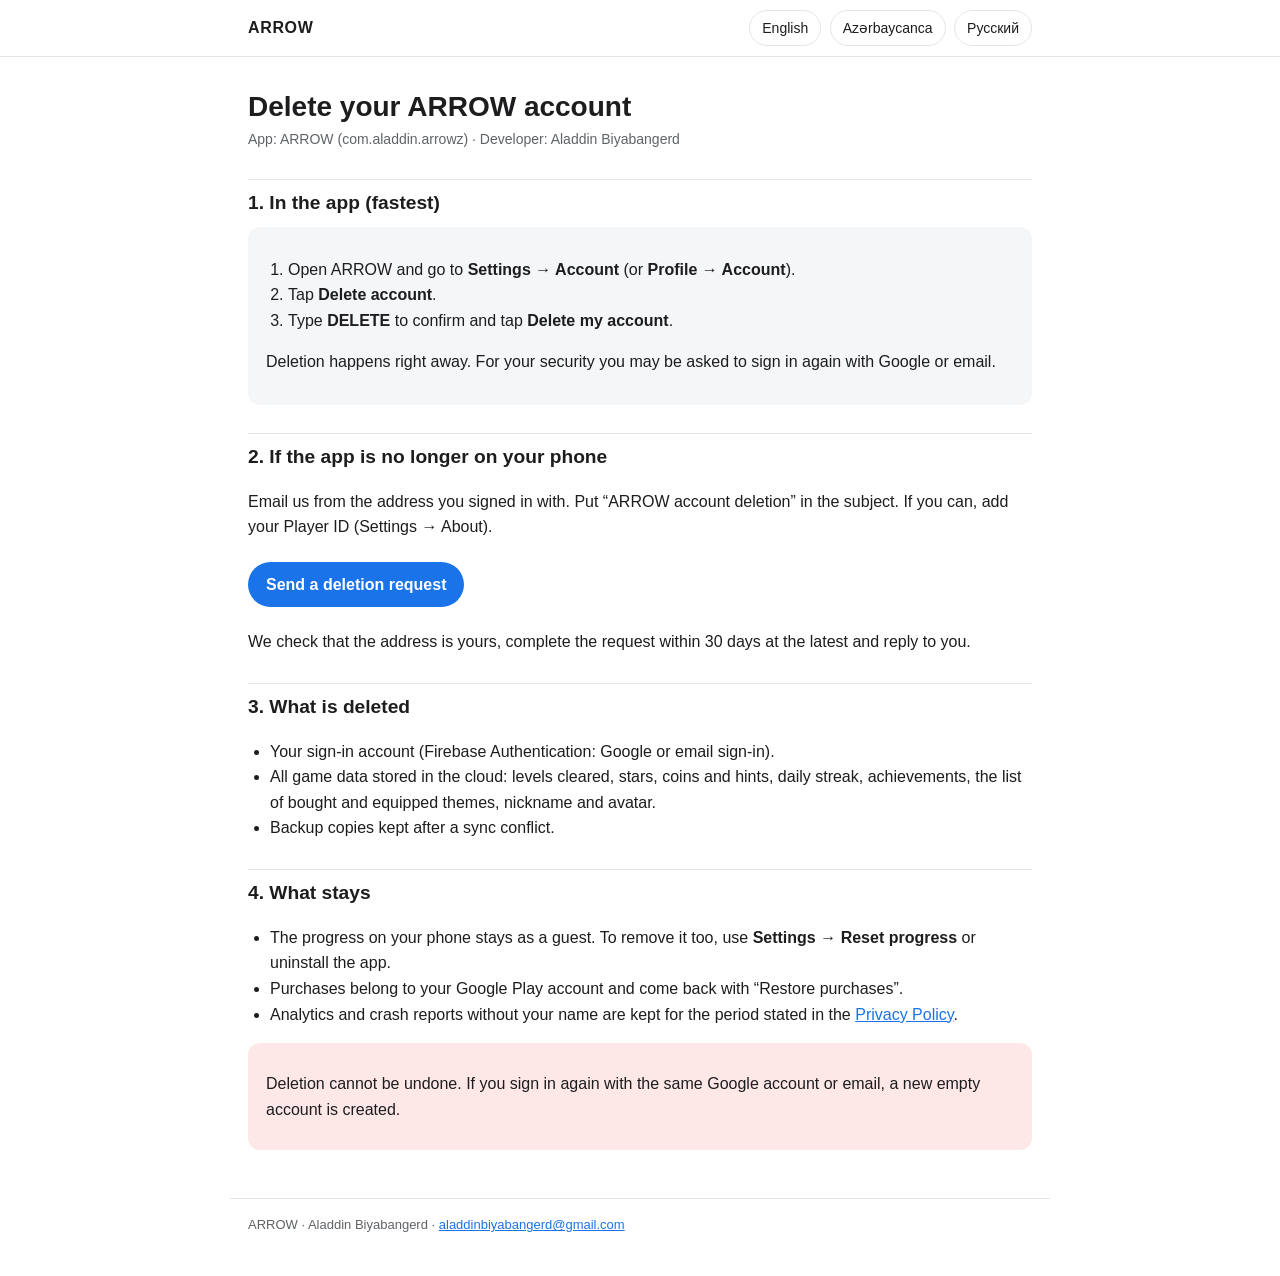
==== arrow-delete-account/index.html @ b9e1d2e1 "Publish ARROW privacy, account deletion and app-ads pages" ====
<!DOCTYPE html>
<html lang="en">
<head>
<meta charset="utf-8">
<meta name="viewport" content="width=device-width, initial-scale=1">
<title>ARROW – Delete your account / Hesabı sil / Удалить аккаунт</title>
<meta name="description" content="How to delete your ARROW (com.aladdin.arrowz) account and the data stored with it.">
<meta name="robots" content="index, follow">
<link rel="stylesheet" href="/styles.css">
</head>
<body>
<header>
  <div class="bar">
    <span class="brand">ARROW</span>
    <nav aria-label="Language">
      <a href="#en" hreflang="en" lang="en">English</a>
      <a href="#az" hreflang="az" lang="az">Azərbaycanca</a>
      <a href="#ru" hreflang="ru" lang="ru">Русский</a>
    </nav>
  </div>
</header>
<main>

<section id="az" class="lang" lang="az">
  <h1>ARROW hesabını sil</h1>
  <p class="meta">Tətbiq: ARROW (com.aladdin.arrowz) · Tərtibatçı: Aladdin Biyabangerd</p>

  <h2>1. Tətbiqin içində (ən sürətli yol)</h2>
  <div class="card">
    <ol>
      <li>ARROW-u aç və <b>Ayarlar → Hesab</b> bölməsinə keç (və ya <b>Profil → Hesab</b>).</li>
      <li><b>Hesabı sil</b> düyməsinə bas.</li>
      <li>Təsdiq üçün <b>SİL</b> yaz və <b>Hesabımı sil</b> düyməsinə bas.</li>
    </ol>
    <p>Silmə dərhal baş verir. Google və ya email ilə yenidən daxil olmağın istənə bilər, bu təhlükəsizlik üçündür.</p>
  </div>

  <h2>2. Tətbiq artıq telefonunda yoxdursa</h2>
  <p>Daxil olduğun email ünvanından bizə yaz. Mövzuya “ARROW hesab silmə” qeyd et. Mümkündürsə, Oyunçu ID-ni də əlavə et (Ayarlar → Haqqında).</p>
  <p><a class="button" href="mailto:aladdinbiyabangerd@gmail.com?subject=ARROW%20hesab%20silm%C9%99">Silmə sorğusu göndər</a></p>
  <p>Sorğunu ünvanın sənə məxsus olduğunu yoxladıqdan sonra ən gec 30 gün ərzində icra edirik və cavab yazırıq.</p>

  <h2>3. Nə silinir</h2>
  <ul>
    <li>Giriş hesabın (Firebase Authentication: Google və ya email ilə giriş).</li>
    <li>Buludda saxlanan bütün oyun məlumatların: keçilən levellər, ulduzlar, coin və ipucular, gündəlik seriya, nailiyyətlər, alınmış və geyinilmiş temaların siyahısı, nickname və avatar.</li>
    <li>Sinxronizasiya konfliktindən sonra saxlanan ehtiyat nüsxələr.</li>
  </ul>

  <h2>4. Nə qalır</h2>
  <ul>
    <li>Telefondakı oyun progresi qonaq kimi qalır. Onu da silmək istəsən, <b>Ayarlar → Progresi sıfırla</b> düyməsindən istifadə et və ya tətbiqi sil.</li>
    <li>Alışlar Google Play hesabına bağlıdır. “Alışları bərpa et” ilə yenidən qaytarıla bilər.</li>
    <li>Ad şəxsi məlumat olmadan toplanan analitika və crash məlumatları <a href="https://aladdinbiyabangerd.github.io/arrow-privacy/#az">Məxfilik siyasətində</a> göstərilən müddət ərzində saxlanılır.</li>
  </ul>
  <div class="warn"><p>Silmə geri qaytarıla bilməz. Eyni Google və ya email ilə yenidən daxil olsan, sıfırdan yeni hesab açılır.</p></div>
</section>

<section id="ru" class="lang" lang="ru">
  <h1>Удалить аккаунт ARROW</h1>
  <p class="meta">Приложение: ARROW (com.aladdin.arrowz) · Разработчик: Aladdin Biyabangerd</p>

  <h2>1. В приложении (быстрее всего)</h2>
  <div class="card">
    <ol>
      <li>Откройте ARROW и перейдите в <b>Настройки → Аккаунт</b> (или <b>Профиль → Аккаунт</b>).</li>
      <li>Нажмите <b>Удалить аккаунт</b>.</li>
      <li>Для подтверждения введите <b>УДАЛИТЬ</b> и нажмите <b>Удалить мой аккаунт</b>.</li>
    </ol>
    <p>Удаление происходит сразу. Ради безопасности может понадобиться снова войти через Google или email.</p>
  </div>

  <h2>2. Если приложения на телефоне уже нет</h2>
  <p>Напишите нам с адреса, с которым вы входили. В теме укажите «Удаление аккаунта ARROW». Если можете, добавьте ID игрока (Настройки → О приложении).</p>
  <p><a class="button" href="mailto:aladdinbiyabangerd@gmail.com?subject=ARROW%20account%20deletion">Отправить запрос на удаление</a></p>
  <p>Мы проверим, что адрес принадлежит вам, выполним запрос не позднее чем через 30 дней и ответим вам.</p>

  <h2>3. Что удаляется</h2>
  <ul>
    <li>Ваш аккаунт для входа (Firebase Authentication: вход через Google или email).</li>
    <li>Все игровые данные в облаке: пройденные уровни, звёзды, монеты и подсказки, серия ежедневных наград, достижения, список купленных и выбранных тем, никнейм и аватар.</li>
    <li>Резервные копии, сохранённые после конфликта синхронизации.</li>
  </ul>

  <h2>4. Что остаётся</h2>
  <ul>
    <li>Прогресс на телефоне остаётся как гостевой. Чтобы удалить и его, используйте <b>Настройки → Сбросить прогресс</b> или удалите приложение.</li>
    <li>Покупки привязаны к аккаунту Google Play и восстанавливаются кнопкой «Восстановить покупки».</li>
    <li>Аналитика и отчёты о сбоях без имени хранятся в течение срока, указанного в <a href="https://aladdinbiyabangerd.github.io/arrow-privacy/#ru">Политике конфиденциальности</a>.</li>
  </ul>
  <div class="warn"><p>Удаление необратимо. Если снова войти с тем же Google или email, будет создан новый пустой аккаунт.</p></div>
</section>

<section id="en" class="lang" lang="en">
  <h1>Delete your ARROW account</h1>
  <p class="meta">App: ARROW (com.aladdin.arrowz) · Developer: Aladdin Biyabangerd</p>

  <h2>1. In the app (fastest)</h2>
  <div class="card">
    <ol>
      <li>Open ARROW and go to <b>Settings → Account</b> (or <b>Profile → Account</b>).</li>
      <li>Tap <b>Delete account</b>.</li>
      <li>Type <b>DELETE</b> to confirm and tap <b>Delete my account</b>.</li>
    </ol>
    <p>Deletion happens right away. For your security you may be asked to sign in again with Google or email.</p>
  </div>

  <h2>2. If the app is no longer on your phone</h2>
  <p>Email us from the address you signed in with. Put “ARROW account deletion” in the subject. If you can, add your Player ID (Settings → About).</p>
  <p><a class="button" href="mailto:aladdinbiyabangerd@gmail.com?subject=ARROW%20account%20deletion">Send a deletion request</a></p>
  <p>We check that the address is yours, complete the request within 30 days at the latest and reply to you.</p>

  <h2>3. What is deleted</h2>
  <ul>
    <li>Your sign-in account (Firebase Authentication: Google or email sign-in).</li>
    <li>All game data stored in the cloud: levels cleared, stars, coins and hints, daily streak, achievements, the list of bought and equipped themes, nickname and avatar.</li>
    <li>Backup copies kept after a sync conflict.</li>
  </ul>

  <h2>4. What stays</h2>
  <ul>
    <li>The progress on your phone stays as a guest. To remove it too, use <b>Settings → Reset progress</b> or uninstall the app.</li>
    <li>Purchases belong to your Google Play account and come back with “Restore purchases”.</li>
    <li>Analytics and crash reports without your name are kept for the period stated in the <a href="https://aladdinbiyabangerd.github.io/arrow-privacy/">Privacy Policy</a>.</li>
  </ul>
  <div class="warn"><p>Deletion cannot be undone. If you sign in again with the same Google account or email, a new empty account is created.</p></div>
</section>

</main>
<footer>
  ARROW · Aladdin Biyabangerd · <a href="mailto:aladdinbiyabangerd@gmail.com">aladdinbiyabangerd@gmail.com</a>
</footer>
</body>
</html>
---- styles.css ----
:root { --fg:#1d1d1f; --muted:#5f6368; --bg:#ffffff; --card:#f5f6f8; --accent:#1a73e8; --line:#e3e5e8; --warn:#fde8e7; }
  @media (prefers-color-scheme: dark) {
    :root { --fg:#e8eaed; --muted:#a8adb3; --bg:#121316; --card:#1d1f23; --accent:#8ab4f8; --line:#2e3136; --warn:#3b1d1c; }
  }
  * { box-sizing:border-box; }
  html { -webkit-text-size-adjust:100%; }
  body { margin:0; font:16px/1.6 -apple-system, BlinkMacSystemFont, "Segoe UI", Roboto, Arial, sans-serif; color:var(--fg); background:var(--bg); }
  header { position:sticky; top:0; z-index:2; background:var(--bg); border-bottom:1px solid var(--line); }
  .bar { max-width:820px; margin:0 auto; padding:10px 18px; display:flex; align-items:center; justify-content:space-between; gap:12px; flex-wrap:wrap; }
  .brand { font-weight:700; letter-spacing:.04em; }
  nav a { display:inline-block; padding:6px 12px; margin-left:4px; border:1px solid var(--line); border-radius:999px; color:var(--fg); text-decoration:none; font-size:14px; }
  nav a:hover { border-color:var(--accent); color:var(--accent); }
  main { max-width:820px; margin:0 auto; padding:8px 18px 48px; }
  h1 { font-size:1.75rem; line-height:1.25; margin:24px 0 4px; }
  h2 { font-size:1.2rem; margin:28px 0 8px; padding-top:8px; border-top:1px solid var(--line); }
  p, li { overflow-wrap:anywhere; }
  .meta { color:var(--muted); font-size:14px; margin:0 0 16px; }
  .card { background:var(--card); border-radius:12px; padding:14px 18px; }
  .warn { background:var(--warn); border-radius:12px; padding:12px 18px; }
  ol, ul { padding-left:22px; }
  .button { display:inline-block; margin:6px 0; padding:10px 18px; border-radius:999px; background:var(--accent); color:var(--bg); text-decoration:none; font-weight:600; }
  a { color:var(--accent); }
  footer { max-width:820px; margin:0 auto; padding:16px 18px 40px; color:var(--muted); font-size:13px; border-top:1px solid var(--line); }
  /* Language switch without JavaScript (same as the privacy policy page): English is the default section. */
  .lang { display:none; scroll-margin-top:72px; }
  .lang:target { display:block; }
  #en { display:block; }
  .lang:target ~ #en { display:none; }
  @media print { header { position:static; } .lang { display:block !important; } }
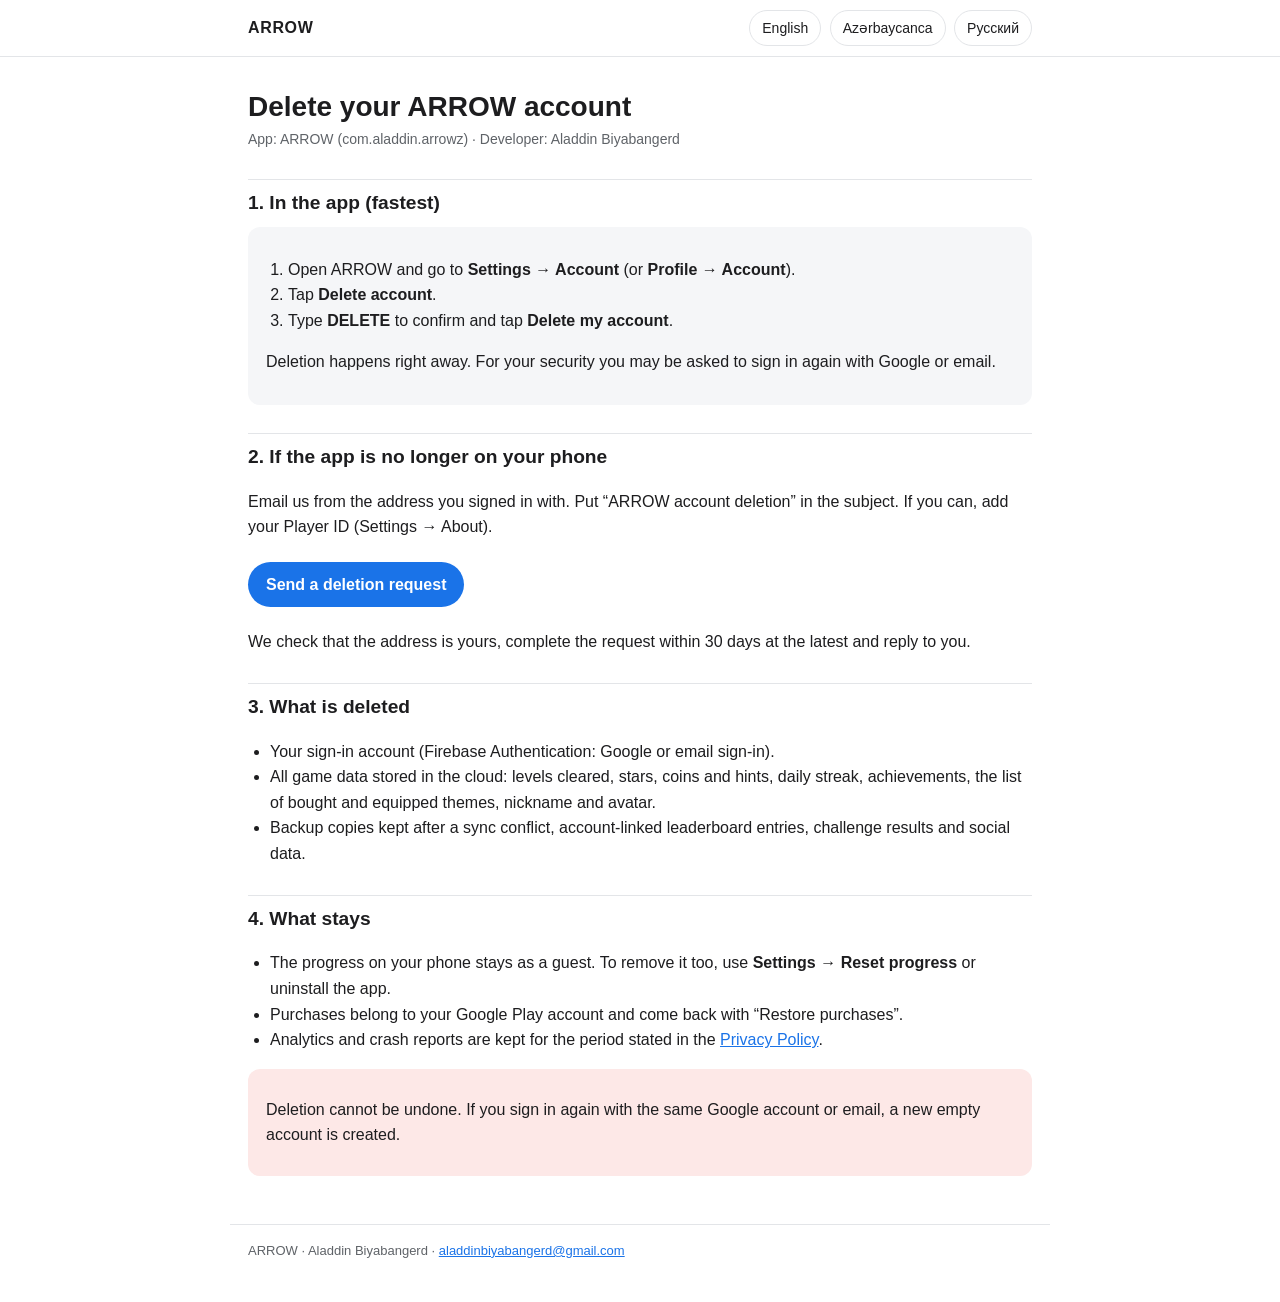
==== commit b6d4ecec: "Clarify account deletion scope and diagnostic retention" ====
--- a/arrow-delete-account/index.html
+++ b/arrow-delete-account/index.html
@@ -44,14 +44,14 @@
   <ul>
     <li>Giriş hesabın (Firebase Authentication: Google və ya email ilə giriş).</li>
     <li>Buludda saxlanan bütün oyun məlumatların: keçilən levellər, ulduzlar, coin və ipucular, gündəlik seriya, nailiyyətlər, alınmış və geyinilmiş temaların siyahısı, nickname və avatar.</li>
-    <li>Sinxronizasiya konfliktindən sonra saxlanan ehtiyat nüsxələr.</li>
+    <li>Sinxronizasiya konfliktindən sonra saxlanan ehtiyat nüsxələr, hesabla bağlı reytinq, çağırış nəticələri və sosial məlumatlar.</li>
   </ul>
 
   <h2>4. Nə qalır</h2>
   <ul>
     <li>Telefondakı oyun progresi qonaq kimi qalır. Onu da silmək istəsən, <b>Ayarlar → Progresi sıfırla</b> düyməsindən istifadə et və ya tətbiqi sil.</li>
     <li>Alışlar Google Play hesabına bağlıdır. “Alışları bərpa et” ilə yenidən qaytarıla bilər.</li>
-    <li>Ad şəxsi məlumat olmadan toplanan analitika və crash məlumatları <a href="https://aladdinbiyabangerd.github.io/arrow-privacy/#az">Məxfilik siyasətində</a> göstərilən müddət ərzində saxlanılır.</li>
+    <li>Analitika və çökmə məlumatları <a href="https://aladdinbiyabangerd.github.io/arrow-privacy/#az">Məxfilik siyasətində</a> göstərilən müddət ərzində saxlanılır.</li>
   </ul>
   <div class="warn"><p>Silmə geri qaytarıla bilməz. Eyni Google və ya email ilə yenidən daxil olsan, sıfırdan yeni hesab açılır.</p></div>
 </section>
@@ -86,7 +86,7 @@
   <ul>
     <li>Прогресс на телефоне остаётся как гостевой. Чтобы удалить и его, используйте <b>Настройки → Сбросить прогресс</b> или удалите приложение.</li>
     <li>Покупки привязаны к аккаунту Google Play и восстанавливаются кнопкой «Восстановить покупки».</li>
-    <li>Аналитика и отчёты о сбоях без имени хранятся в течение срока, указанного в <a href="https://aladdinbiyabangerd.github.io/arrow-privacy/#ru">Политике конфиденциальности</a>.</li>
+    <li>Аналитика и отчёты о сбоях хранятся в течение срока, указанного в <a href="https://aladdinbiyabangerd.github.io/arrow-privacy/#ru">Политике конфиденциальности</a>.</li>
   </ul>
   <div class="warn"><p>Удаление необратимо. Если снова войти с тем же Google или email, будет создан новый пустой аккаунт.</p></div>
 </section>
@@ -114,14 +114,14 @@
   <ul>
     <li>Your sign-in account (Firebase Authentication: Google or email sign-in).</li>
     <li>All game data stored in the cloud: levels cleared, stars, coins and hints, daily streak, achievements, the list of bought and equipped themes, nickname and avatar.</li>
-    <li>Backup copies kept after a sync conflict.</li>
+    <li>Backup copies kept after a sync conflict, account-linked leaderboard entries, challenge results and social data.</li>
   </ul>
 
   <h2>4. What stays</h2>
   <ul>
     <li>The progress on your phone stays as a guest. To remove it too, use <b>Settings → Reset progress</b> or uninstall the app.</li>
     <li>Purchases belong to your Google Play account and come back with “Restore purchases”.</li>
-    <li>Analytics and crash reports without your name are kept for the period stated in the <a href="https://aladdinbiyabangerd.github.io/arrow-privacy/">Privacy Policy</a>.</li>
+    <li>Analytics and crash reports are kept for the period stated in the <a href="https://aladdinbiyabangerd.github.io/arrow-privacy/">Privacy Policy</a>.</li>
   </ul>
   <div class="warn"><p>Deletion cannot be undone. If you sign in again with the same Google account or email, a new empty account is created.</p></div>
 </section>
